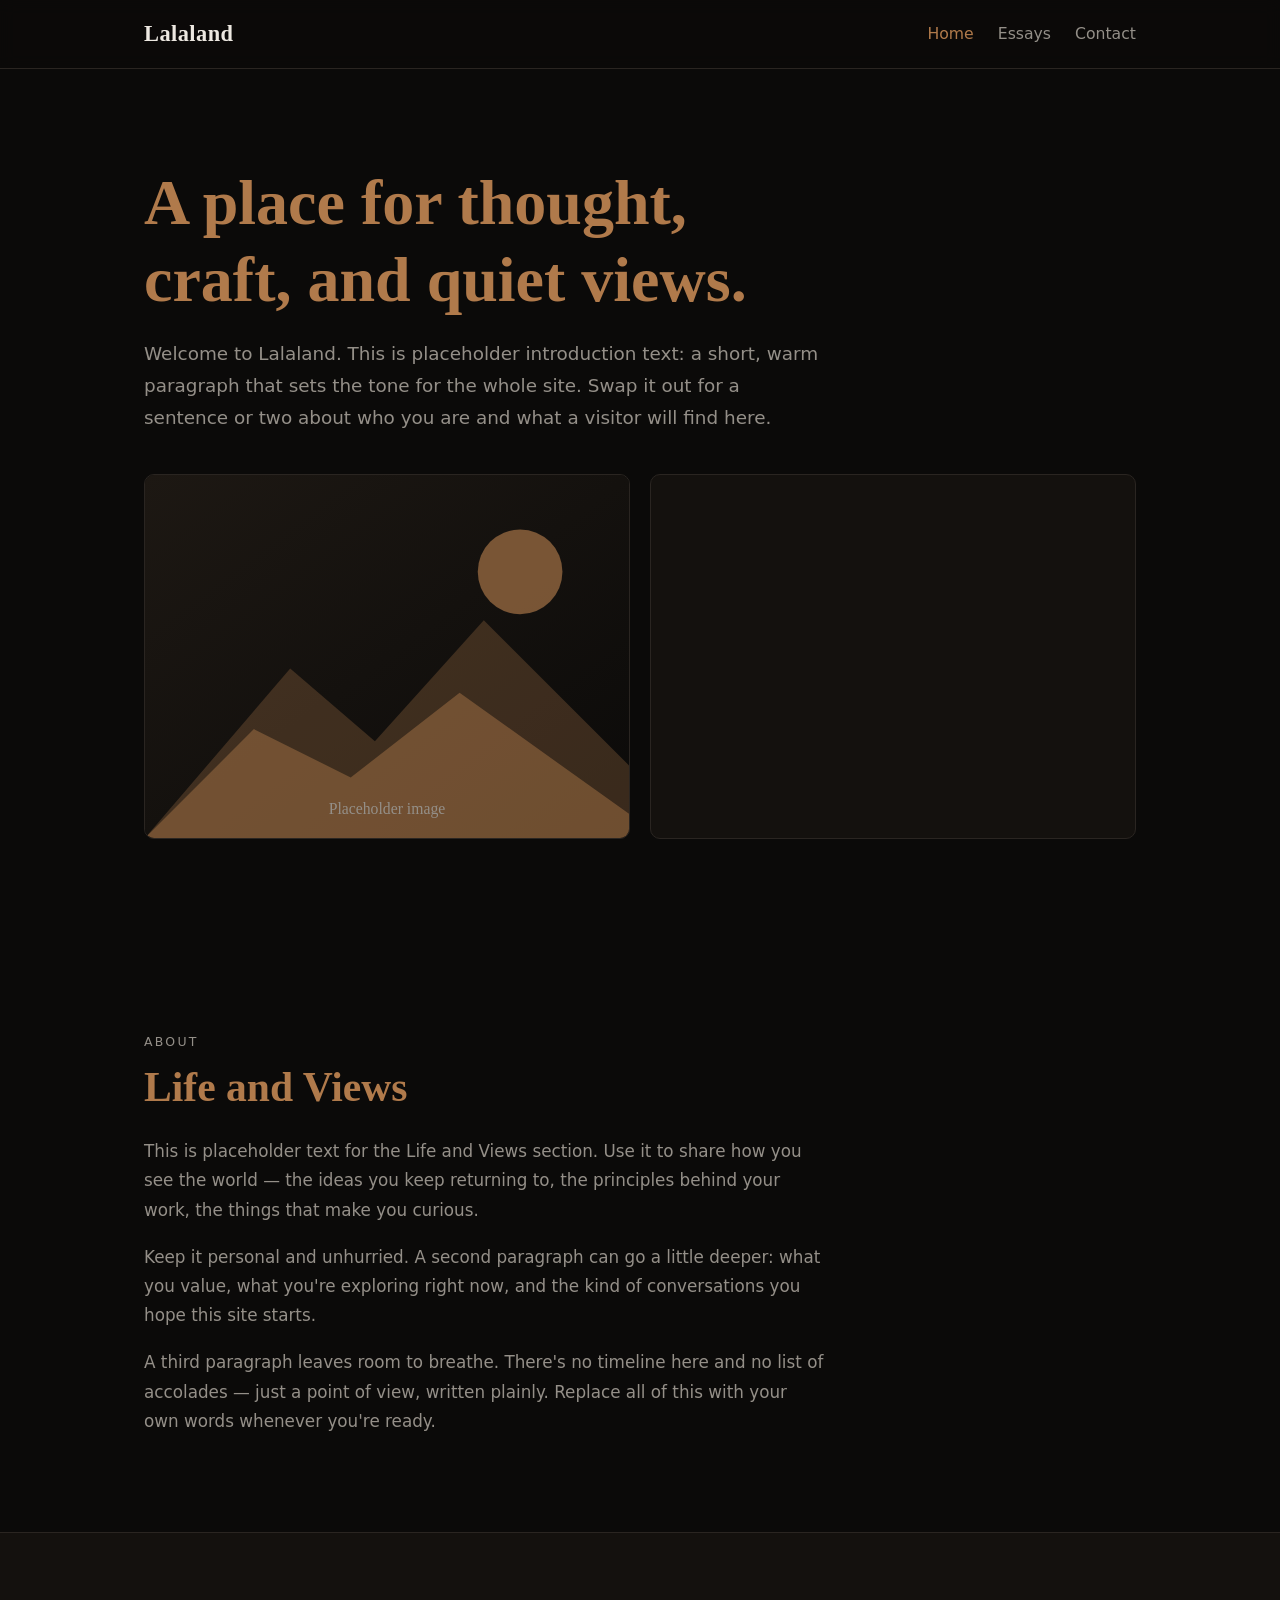
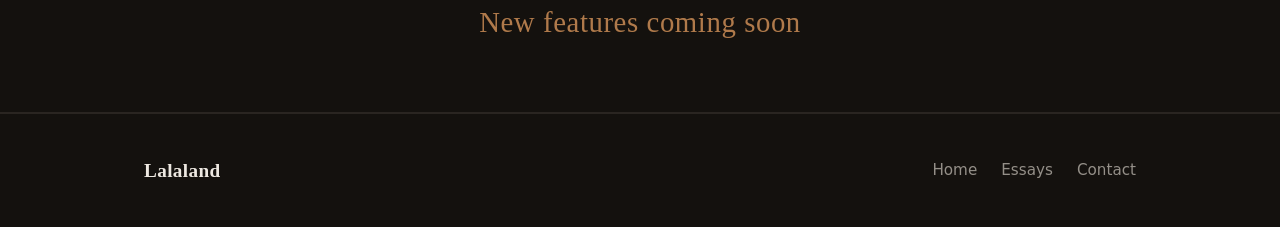
==== index.html @ f4b76640 "Initial commit: Lalaland static site Dark, cinematic personal site in plain HTML/CSS/vanilla JS (no " ====
<!DOCTYPE html>
<!--
  index.html — Home page.
  Structure of every page on this site:
    <head>   : metadata + link to the one shared stylesheet (style.css)
    <nav>    : top navigation (wordmark + links)
    <main>   : the unique content of this page
    <footer> : shared footer (wordmark + links)
    <script> : the one shared script (script.js) — only needed by essays.html,
               but harmless to include; we only load it where used (essays).
-->
<html lang="en">
<head>
  <meta charset="UTF-8" />
  <!-- Makes the site scale correctly on phones (mobile-responsive). -->
  <meta name="viewport" content="width=device-width, initial-scale=1.0" />

  <title>Lalaland — Home</title>
  <meta name="description" content="Personal site of Lalaland — essays, views, and work." />

  <!-- The single shared stylesheet that controls the entire look. -->
  <link rel="stylesheet" href="style.css" />
</head>
<body>

  <!-- ======================= TOP NAVIGATION ========================= -->
  <nav class="site-nav">
    <div class="container">
      <!-- WORDMARK (placeholder brand text). Change "Lalaland" here. -->
      <a href="index.html" class="wordmark">Lalaland</a>

      <!-- Nav links, top-right. aria-current marks the active page. -->
      <ul class="nav-links">
        <li><a href="index.html" aria-current="page">Home</a></li>
        <li><a href="essays.html">Essays</a></li>
        <li><a href="contact.html">Contact</a></li>
      </ul>
    </div>
  </nav>

  <!-- ============================ MAIN ============================== -->
  <main>

    <!-- ----------------------- HERO SECTION ----------------------- -->
    <section class="hero">
      <div class="container">

        <h1 class="hero__title">A place for thought,<br />craft, and quiet views.</h1>

        <!-- Intro paragraph (placeholder copy — replace with your own). -->
        <p class="hero__intro">
          Welcome to Lalaland. This is placeholder introduction text: a short,
          warm paragraph that sets the tone for the whole site. Swap it out for
          a sentence or two about who you are and what a visitor will find here.
        </p>

        <!-- Hero media: one large photo + one embedded video, side by side. -->
        <div class="hero__media">

          <!-- PLACEHOLDER PHOTO. Replace the file in assets/img/ (keep the
               same name) or point src at your own image. -->
          <img
            class="hero__photo"
            src="assets/img/hero.svg"
            alt="Placeholder hero image"
            width="800" height="600"
          />

          <!-- ===================================================================
               VIMEO VIDEO EMBED (responsive 16:9)
               -------------------------------------------------------------------
               >>> PASTE YOUR REAL VIMEO ID OR URL HERE <<<
               Replace the number 76979871 below with your own video's ID.
               For an unlisted video, Vimeo gives you a privacy hash too; include
               it as ?h=XXXXXXXX. Example final src for an unlisted video:
                 https://player.vimeo.com/video/123456789?h=abcdef1234
               Full embed code is also available from your video's Share menu on
               Vimeo — but only the src URL below needs to change.
               =================================================================== -->
          <div class="video-wrapper">
            <iframe
              src="https://player.vimeo.com/video/76979871"
              title="Vimeo video player (placeholder)"
              allow="autoplay; fullscreen; picture-in-picture"
              allowfullscreen>
            </iframe>
          </div>
          <!-- =================== END VIMEO EMBED ============================ -->

        </div>
      </div>
    </section>

    <!-- --------------------- LIFE AND VIEWS ----------------------- -->
    <section class="section">
      <div class="container">
        <p class="eyebrow">About</p>
        <h2 class="section__title">Life and Views</h2>

        <!-- A few paragraphs of placeholder prose. No timeline / years / awards. -->
        <div class="prose">
          <p>
            This is placeholder text for the Life and Views section. Use it to
            share how you see the world — the ideas you keep returning to, the
            principles behind your work, the things that make you curious.
          </p>
          <p>
            Keep it personal and unhurried. A second paragraph can go a little
            deeper: what you value, what you're exploring right now, and the
            kind of conversations you hope this site starts.
          </p>
          <p>
            A third paragraph leaves room to breathe. There's no timeline here
            and no list of accolades — just a point of view, written plainly.
            Replace all of this with your own words whenever you're ready.
          </p>
        </div>
      </div>
    </section>

    <!-- -------------------- CALL-OUT STRIP ------------------------ -->
    <!-- Text only — no form, no input. -->
    <section class="callout">
      <p class="callout__text">New features coming soon</p>
    </section>

  </main>

  <!-- =========================== FOOTER ============================= -->
  <footer class="site-footer">
    <div class="container">
      <a href="index.html" class="wordmark">Lalaland</a>
      <!-- Same three links as the top nav. -->
      <ul class="footer-links">
        <li><a href="index.html">Home</a></li>
        <li><a href="essays.html">Essays</a></li>
        <li><a href="contact.html">Contact</a></li>
      </ul>
    </div>
  </footer>

</body>
</html>
---- style.css ----
/* =============================================================================
   style.css — the single stylesheet that controls the whole site.

   HOW THIS FILE IS ORGANISED (top to bottom):
     1. Design tokens  — all colours, fonts and sizes as CSS variables (:root)
     2. Base / reset   — sensible defaults for the raw HTML elements
     3. Layout helpers — the centered content container, section spacing
     4. Navigation     — top nav bar + wordmark
     5. Hero           — large photo, responsive video, intro text
     6. Content blocks — "Life and Views", essays, contact, call-out strip
     7. Footer
     8. Responsive     — small tweaks for narrow (mobile) screens

   The whole look is driven by the variables in section 1. Change a value
   there once and it updates everywhere it is used.
   ========================================================================== */


/* -----------------------------------------------------------------------------
   1. DESIGN TOKENS
   These CSS custom properties (variables) are defined on :root (the <html>
   element) so every rule below can read them with var(--name).
   Edit colours, spacing or fonts here to re-skin the entire site.
   -------------------------------------------------------------------------- */
:root {
  /* --- Colour palette: dark & cinematic ---------------------------------- */
  --color-bg:            #0b0a09;  /* near-black page background              */
  --color-surface:       #14110e;  /* slightly lifted panels / strips        */
  --color-surface-2:     #1d1813;  /* hover / nested surface                 */

  --color-accent:        #b07a4b;  /* warm royal-brown: headings, links, btns */
  --color-accent-hover:  #d09a67;  /* lighter brown for hover / focus        */

  --color-text:          #ede8e1;  /* primary text: warm near-white          */
  --color-text-muted:    #948f88;  /* secondary text: gray                   */

  --color-border:        #2a2521;  /* hairline borders / dividers            */

  /* --- Typography -------------------------------------------------------- */
  /* System font stacks: no web-font download, fast and readable everywhere. */
  --font-sans:  system-ui, -apple-system, "Segoe UI", Roboto, Helvetica, Arial, sans-serif;
  --font-serif: Georgia, "Times New Roman", Cambria, serif; /* used for headings */

  --fs-hero:    clamp(2.4rem, 6vw, 4rem);   /* big hero headline (fluid)      */
  --fs-h1:      clamp(1.9rem, 4vw, 2.6rem);
  --fs-h2:      clamp(1.4rem, 3vw, 1.8rem);
  --fs-body:    1.05rem;
  --line-body:  1.75;                        /* generous line-height for prose */

  /* --- Spacing & sizing -------------------------------------------------- */
  --max-width:    1040px;  /* max width of the centered content column        */
  --max-text:     680px;   /* narrower width for long-form reading comfort    */
  --gap:          1.25rem; /* default gap between stacked elements            */
  --section-pad:  clamp(3rem, 8vw, 6rem); /* vertical padding between sections */
  --radius:       10px;    /* corner radius for cards, buttons, media         */

  --transition:   180ms ease; /* shared easing for hovers / accordions        */
}


/* -----------------------------------------------------------------------------
   2. BASE / RESET
   A light reset so browsers start from the same place.
   -------------------------------------------------------------------------- */

/* border-box makes width/padding math predictable across every element. */
*,
*::before,
*::after {
  box-sizing: border-box;
}

/* Strip default margins; we add spacing deliberately below. */
html,
body,
h1, h2, h3, h4,
p, ul, ol, figure {
  margin: 0;
}

html {
  /* Smooth scrolling when jumping to in-page anchors (e.g. footer links). */
  scroll-behavior: smooth;
}

body {
  background-color: var(--color-bg);
  color: var(--color-text);
  font-family: var(--font-sans);
  font-size: var(--fs-body);
  line-height: var(--line-body);
  /* Font smoothing for crisper text on dark backgrounds. */
  -webkit-font-smoothing: antialiased;
  text-rendering: optimizeLegibility;
  /* min-height + flex column keeps the footer at the bottom on short pages. */
  min-height: 100vh;
  display: flex;
  flex-direction: column;
}

/* Headings use the serif stack and the warm brown accent for a cinematic feel. */
h1, h2, h3 {
  font-family: var(--font-serif);
  color: var(--color-accent);
  line-height: 1.2;
  font-weight: 600;
}

/* Links: brown by default, lighter brown on hover/focus. */
a {
  color: var(--color-accent);
  text-decoration: none;
  transition: color var(--transition);
}
a:hover,
a:focus-visible {
  color: var(--color-accent-hover);
}

/* Make images and iframes shrink to fit their container by default. */
img,
iframe {
  display: block;
  max-width: 100%;
}

/* Visible keyboard-focus outline for accessibility. */
:focus-visible {
  outline: 2px solid var(--color-accent-hover);
  outline-offset: 3px;
}


/* -----------------------------------------------------------------------------
   3. LAYOUT HELPERS
   -------------------------------------------------------------------------- */

/* .container centers content and caps its width; reused on every page. */
.container {
  width: 100%;
  max-width: var(--max-width);
  margin-inline: auto;        /* center horizontally */
  padding-inline: 1.5rem;     /* side gutters, also keeps content off edges */
}

/* <main> grows to fill available height so the footer sits at the bottom. */
main {
  flex: 1 0 auto;
}

/* Vertical rhythm between major page sections. */
.section {
  padding-block: var(--section-pad);
}

/* A thin divider line between sections when we want visual separation. */
.section + .section {
  border-top: 1px solid var(--color-border);
}

/* Constrains prose to a comfortable reading measure. */
.prose {
  max-width: var(--max-text);
}
.prose p {
  color: var(--color-text-muted); /* body copy is gray (secondary) */
  margin-bottom: 1.1rem;
}
.prose p:last-child {
  margin-bottom: 0;
}


/* -----------------------------------------------------------------------------
   4. NAVIGATION (top bar)
   Layout: wordmark on the left, links on the right, using flexbox.
   -------------------------------------------------------------------------- */
.site-nav {
  position: sticky;           /* stays pinned to the top while scrolling */
  top: 0;
  z-index: 10;
  background-color: rgba(11, 10, 9, 0.82); /* semi-transparent bg ... */
  backdrop-filter: blur(8px);              /* ... with a frosted blur  */
  border-bottom: 1px solid var(--color-border);
}

.site-nav .container {
  display: flex;
  align-items: center;
  justify-content: space-between; /* pushes wordmark + links apart */
  min-height: 68px;
}

/* The "Lalaland" wordmark — placeholder brand text, easy to change in HTML. */
.wordmark {
  font-family: var(--font-serif);
  font-size: 1.4rem;
  font-weight: 600;
  letter-spacing: 0.02em;
  color: var(--color-text);   /* wordmark stays near-white, not brown */
}
.wordmark:hover,
.wordmark:focus-visible {
  color: var(--color-accent-hover);
}

/* The nav links list, laid out in a row. */
.nav-links {
  list-style: none;           /* remove bullet points */
  padding: 0;
  display: flex;
  gap: 1.5rem;
  font-size: 0.98rem;
}
.nav-links a {
  color: var(--color-text-muted); /* gray until hovered */
}
.nav-links a:hover,
.nav-links a:focus-visible,
.nav-links a[aria-current="page"] {   /* highlight the current page */
  color: var(--color-accent);
}


/* -----------------------------------------------------------------------------
   5. HERO (home page top section)
   -------------------------------------------------------------------------- */
.hero {
  padding-block: var(--section-pad);
}
.hero__title {
  font-size: var(--fs-hero);
  margin-bottom: 1.2rem;
}
.hero__intro {
  max-width: var(--max-text);
  color: var(--color-text-muted);
  font-size: 1.15rem;
  margin-bottom: 2.5rem;
}

/* The media grid holds the hero photo and video side by side on wide screens,
   and stacks them on narrow screens (see the responsive section). */
.hero__media {
  display: grid;
  grid-template-columns: 1fr 1fr;
  gap: var(--gap);
}

/* Hero photo: rounded corners + subtle border to frame it on the dark bg. */
.hero__photo {
  width: 100%;
  height: 100%;
  object-fit: cover;          /* fill the box without distortion */
  border-radius: var(--radius);
  border: 1px solid var(--color-border);
}

/* --- Responsive 16:9 video wrapper -------------------------------------
   The classic padding-top trick: a wrapper with 56.25% top padding
   (9 / 16 = 0.5625) holds its aspect ratio at any width, and the iframe
   is stretched to fill it absolutely. Works in every browser. */
.video-wrapper {
  position: relative;
  width: 100%;
  padding-top: 56.25%;        /* 16:9 aspect ratio */
  border-radius: var(--radius);
  overflow: hidden;           /* clip the iframe corners to the radius */
  border: 1px solid var(--color-border);
  background-color: var(--color-surface);
}
.video-wrapper iframe {
  position: absolute;
  inset: 0;                   /* top/right/bottom/left all 0 */
  width: 100%;
  height: 100%;
  border: 0;
}


/* -----------------------------------------------------------------------------
   6. CONTENT BLOCKS
   -------------------------------------------------------------------------- */

/* Shared small label above section headings (optional eyebrow text). */
.eyebrow {
  text-transform: uppercase;
  letter-spacing: 0.18em;
  font-size: 0.78rem;
  color: var(--color-text-muted);
  margin-bottom: 0.6rem;
}

.section__title {
  font-size: var(--fs-h1);
  margin-bottom: 1.5rem;
}

/* --- Buttons ------------------------------------------------------------ */
.btn {
  display: inline-block;
  font-family: var(--font-sans);
  font-size: 0.95rem;
  padding: 0.6rem 1.2rem;
  border-radius: var(--radius);
  border: 1px solid var(--color-accent);
  background-color: transparent;
  color: var(--color-accent);
  cursor: pointer;
  transition: background-color var(--transition), color var(--transition);
}
.btn:hover,
.btn:focus-visible {
  background-color: var(--color-accent);
  color: var(--color-bg);     /* dark text on brown fill when hovered */
}

/* --- Call-out strip ("New features coming soon") ------------------------ */
.callout {
  background-color: var(--color-surface);
  border-block: 1px solid var(--color-border);
  text-align: center;
  padding-block: clamp(2.5rem, 6vw, 4rem);
}
.callout__text {
  font-family: var(--font-serif);
  font-size: var(--fs-h2);
  color: var(--color-accent);
  letter-spacing: 0.02em;
}

/* --- Essays accordion --------------------------------------------------- */
/* Each essay is one <article class="essay">. The title is a button that
   toggles the panel below it open/closed (behaviour lives in script.js). */
.essay-list {
  max-width: var(--max-text);
  display: flex;
  flex-direction: column;
  gap: 1rem;
}
.essay {
  border: 1px solid var(--color-border);
  border-radius: var(--radius);
  background-color: var(--color-surface);
  overflow: hidden;
}

/* The clickable title row. It's a real <button> for keyboard + screen-reader
   support; we reset its default look to match our design. */
.essay__toggle {
  width: 100%;
  display: flex;
  align-items: center;
  justify-content: space-between;
  gap: 1rem;
  text-align: left;
  padding: 1.1rem 1.25rem;
  background: none;
  border: none;
  cursor: pointer;
  font-family: var(--font-serif);
  font-size: 1.2rem;
  color: var(--color-accent);
  transition: background-color var(--transition);
}
.essay__toggle:hover {
  background-color: var(--color-surface-2);
}

/* The little +/- indicator on the right. We rotate it when open. */
.essay__icon {
  flex: none;
  font-size: 1.4rem;
  line-height: 1;
  color: var(--color-text-muted);
  transition: transform var(--transition);
}
.essay__toggle[aria-expanded="true"] .essay__icon {
  transform: rotate(45deg);   /* a "+" becomes an "x"-like close marker */
}

/* --- The collapsible panel ---------------------------------------------
   Smooth accordion trick: we animate max-height between 0 and a large value.
   The panel starts collapsed (max-height:0, hidden overflow). script.js sets
   the exact pixel height so the transition is smooth, then toggles a class. */
.essay__panel {
  max-height: 0;
  overflow: hidden;
  transition: max-height var(--transition);
}
.essay__panel-inner {
  /* Padding lives on an inner element so it doesn't affect the collapsed
     (max-height:0) state — the outer panel can close fully to zero. */
  padding: 0 1.25rem 1.4rem;
  color: var(--color-text-muted);
}
.essay__panel-inner p {
  margin-bottom: 1rem;
}
.essay__panel-inner h3 {
  font-size: 1.15rem;
  margin: 1.2rem 0 0.6rem;
}

/* The download-PDF button sits at the bottom of the open panel. */
.essay__actions {
  margin-top: 1.2rem;
}

/* --- Contact page ------------------------------------------------------- */
.contact-grid {
  display: grid;
  grid-template-columns: 1fr 1fr;
  gap: clamp(1.5rem, 5vw, 3rem);
  align-items: start;
}
.contact__photo {
  width: 100%;
  border-radius: var(--radius);
  border: 1px solid var(--color-border);
}
/* A simple definition-style list of contact details. */
.contact__list {
  list-style: none;
  padding: 0;
}
.contact__list li {
  padding-block: 0.7rem;
  border-bottom: 1px solid var(--color-border);
}
.contact__list li:last-child {
  border-bottom: none;
}
.contact__label {
  display: block;
  font-size: 0.78rem;
  text-transform: uppercase;
  letter-spacing: 0.14em;
  color: var(--color-text-muted);
  margin-bottom: 0.2rem;
}


/* -----------------------------------------------------------------------------
   7. FOOTER
   -------------------------------------------------------------------------- */
.site-footer {
  flex: none;                 /* don't grow; main already fills the gap */
  border-top: 1px solid var(--color-border);
  background-color: var(--color-surface);
  padding-block: 2.5rem;
}
.site-footer .container {
  display: flex;
  flex-wrap: wrap;
  align-items: center;
  justify-content: space-between;
  gap: 1rem;
}
.site-footer .wordmark {
  font-size: 1.2rem;
}
.footer-links {
  list-style: none;
  padding: 0;
  display: flex;
  gap: 1.5rem;
  font-size: 0.95rem;
}
.footer-links a {
  color: var(--color-text-muted);
}
.footer-links a:hover,
.footer-links a:focus-visible {
  color: var(--color-accent);
}


/* -----------------------------------------------------------------------------
   8. RESPONSIVE (mobile)
   Everything above is written desktop-first; these overrides kick in on
   narrow screens. 720px is our breakpoint for stacking two-column layouts.
   -------------------------------------------------------------------------- */
@media (max-width: 720px) {
  /* Stack the hero photo + video vertically instead of side by side. */
  .hero__media {
    grid-template-columns: 1fr;
  }
  /* Stack the contact photo + details vertically. */
  .contact-grid {
    grid-template-columns: 1fr;
  }
  /* Tighten the nav: smaller gap, slightly smaller links. */
  .nav-links {
    gap: 1rem;
    font-size: 0.9rem;
  }
  /* Let the footer wordmark + links stack neatly. */
  .site-footer .container {
    flex-direction: column;
    align-items: flex-start;
  }
}

/* Extra-small phones: hide the wordmark subtlety isn't needed, but we can
   reduce the nav height a touch for more vertical room. */
@media (max-width: 420px) {
  .site-nav .container {
    min-height: 58px;
  }
}

/* Respect users who prefer reduced motion: turn off smooth animations. */
@media (prefers-reduced-motion: reduce) {
  html {
    scroll-behavior: auto;
  }
  *,
  *::before,
  *::after {
    transition-duration: 0.001ms !important;
  }
}
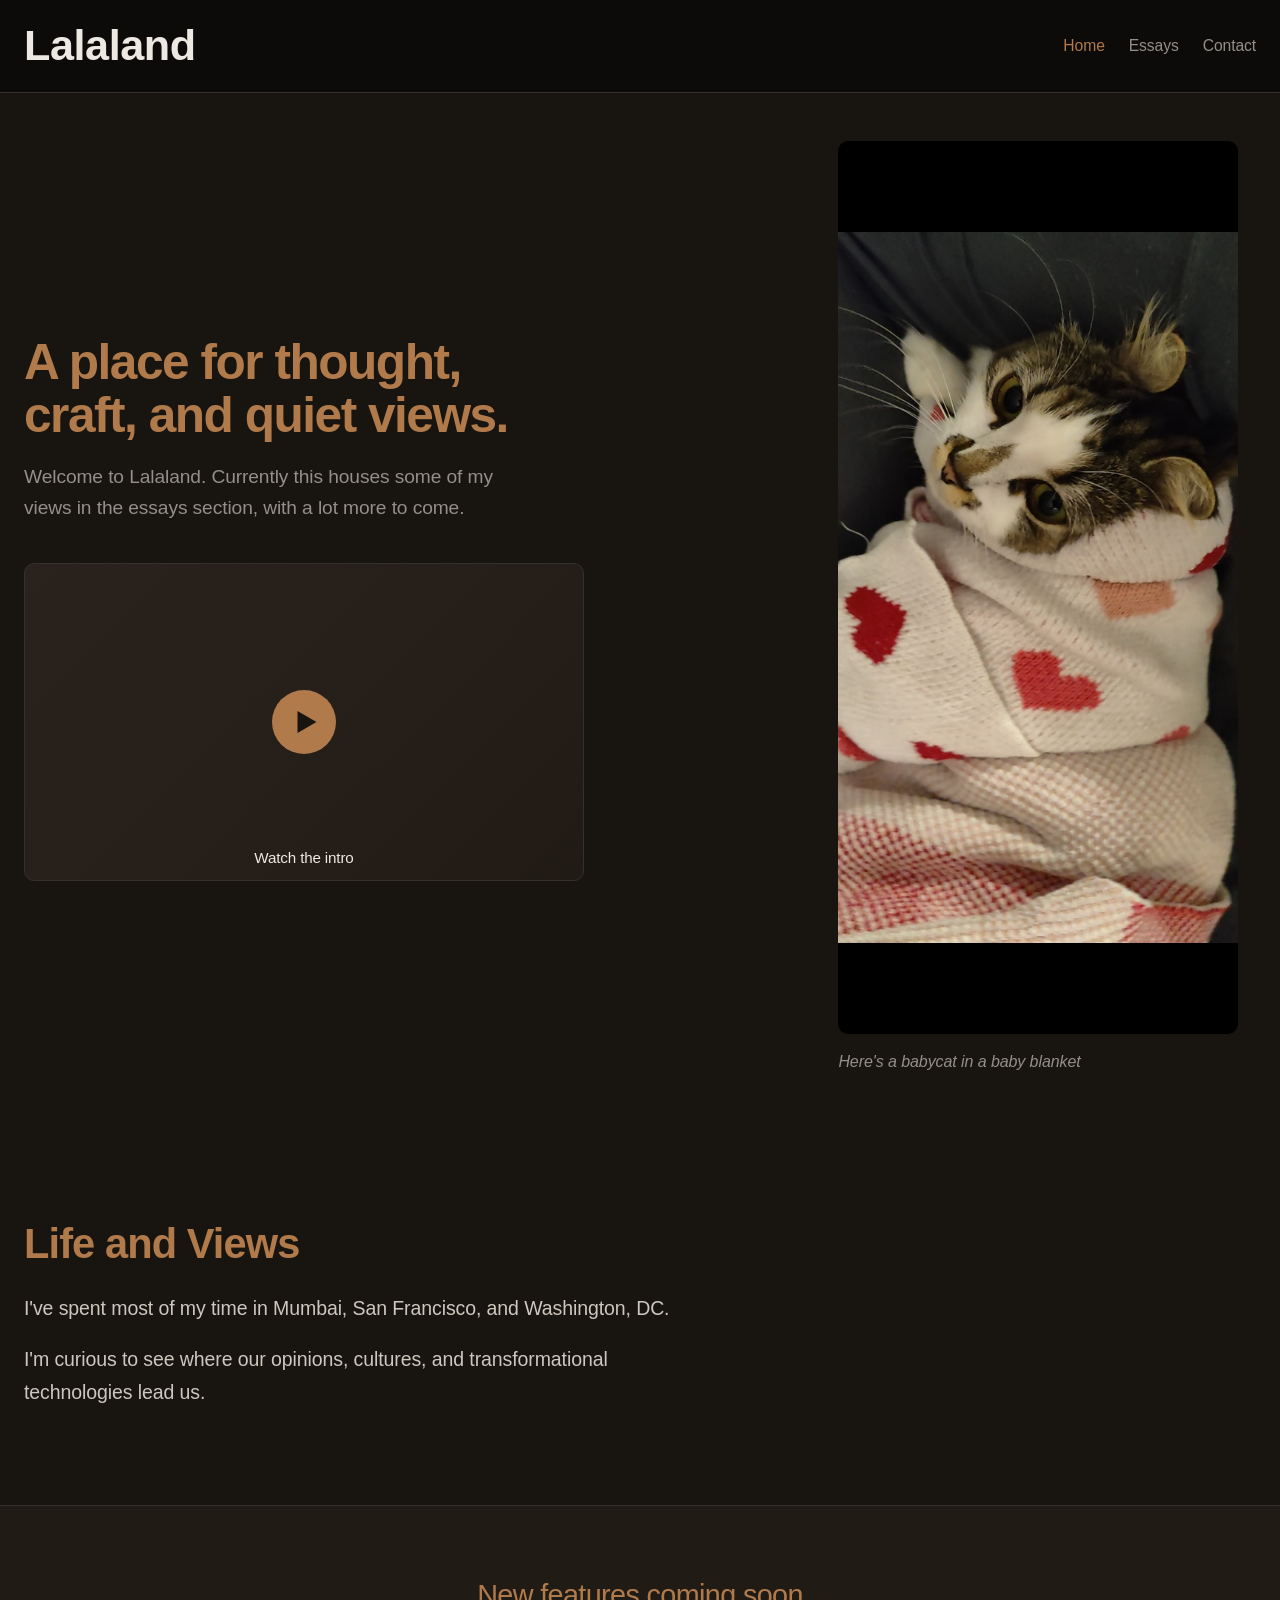
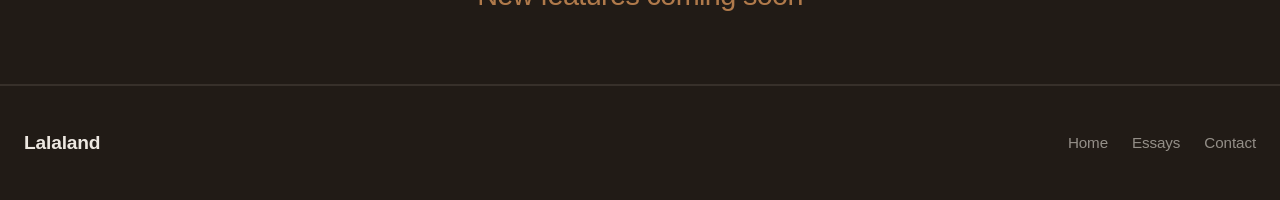
==== commit 21e54e20: "Redesign: split hero, Apple-style type, 6 essays, video lightbox - Home: full-width split hero (head" ====
--- a/index.html
+++ b/index.html
@@ -41,78 +41,62 @@
   <!-- ============================ MAIN ============================== -->
   <main>
 
-    <!-- ----------------------- HERO SECTION ----------------------- -->
+    <!-- ----------------------- HERO SECTION -----------------------
+         Full-width split: headline + intro + video on the LEFT, a large photo
+         on the RIGHT that bleeds to the edge of the screen. Stacks on mobile.
+         Note: this section is NOT inside .container — it spans the full width. -->
     <section class="hero">
-      <div class="container">
 
+      <!-- LEFT BLOCK: headline, intro, and the video beneath the text. -->
+      <div class="hero__left">
         <h1 class="hero__title">A place for thought,<br />craft, and quiet views.</h1>
 
-        <!-- Intro paragraph (placeholder copy — replace with your own). -->
+        <!-- Intro paragraph (edit this copy freely). -->
         <p class="hero__intro">
-          Welcome to Lalaland. This is placeholder introduction text: a short,
-          warm paragraph that sets the tone for the whole site. Swap it out for
-          a sentence or two about who you are and what a visitor will find here.
+          Welcome to Lalaland. Currently this houses some of my views in the
+          essays section, with a lot more to come.
         </p>
 
-        <!-- Hero media: one large photo + one embedded video, side by side. -->
-        <div class="hero__media">
+        <!-- ===================================================================
+             VIMEO VIDEO — click the preview to play it big in an overlay.
+             >>> YOUR REAL VIMEO URL lives in data-vimeo-src below <<<
+             Current: video 1238614874 (unlisted, hash b6209d690d).
+             To use a different video, replace the whole URL in data-vimeo-src.
+             =================================================================== -->
+        <div class="video" data-vimeo-src="https://player.vimeo.com/video/1238614874?h=b6209d690d">
+          <button type="button" class="video__facade" aria-haspopup="dialog">
+            <span class="video__play" aria-hidden="true"></span>
+            <span class="video__label">Watch the intro</span>
+          </button>
+        </div>
+        <!-- =================== END VIMEO EMBED ============================ -->
+      </div>
 
-          <!-- PLACEHOLDER PHOTO. Replace the file in assets/img/ (keep the
-               same name) or point src at your own image. -->
-          <img
-            class="hero__photo"
-            src="assets/img/hero.svg"
-            alt="Placeholder hero image"
-            width="800" height="600"
-          />
+      <!-- RIGHT BLOCK: large placeholder photo, bleeding to the screen edge.
+           Replace assets/img/hero.svg with your own image (keep the name, or
+           change the src here). -->
+      <div class="hero__right">
+        <figure class="hero__figure">
+          <img class="hero__photo" src="assets/img/hero.jpg" alt="A kitten wrapped in a baby blanket" />
+          <figcaption class="hero__caption">Here's a babycat in a baby blanket</figcaption>
+        </figure>
+      </div>
 
-          <!-- ===================================================================
-               VIMEO VIDEO EMBED (responsive 16:9)
-               -------------------------------------------------------------------
-               >>> PASTE YOUR REAL VIMEO ID OR URL HERE <<<
-               Replace the number 76979871 below with your own video's ID.
-               For an unlisted video, Vimeo gives you a privacy hash too; include
-               it as ?h=XXXXXXXX. Example final src for an unlisted video:
-                 https://player.vimeo.com/video/123456789?h=abcdef1234
-               Full embed code is also available from your video's Share menu on
-               Vimeo — but only the src URL below needs to change.
-               =================================================================== -->
-          <div class="video-wrapper">
-            <iframe
-              src="https://player.vimeo.com/video/76979871"
-              title="Vimeo video player (placeholder)"
-              allow="autoplay; fullscreen; picture-in-picture"
-              allowfullscreen>
-            </iframe>
-          </div>
-          <!-- =================== END VIMEO EMBED ============================ -->
-
-        </div>
-      </div>
     </section>
 
     <!-- --------------------- LIFE AND VIEWS ----------------------- -->
     <section class="section">
       <div class="container">
-        <p class="eyebrow">About</p>
         <h2 class="section__title">Life and Views</h2>
 
-        <!-- A few paragraphs of placeholder prose. No timeline / years / awards. -->
-        <div class="prose">
+        <div class="prose prose--lead">
           <p>
-            This is placeholder text for the Life and Views section. Use it to
-            share how you see the world — the ideas you keep returning to, the
-            principles behind your work, the things that make you curious.
+            I've spent most of my time in Mumbai, San Francisco, and
+            Washington, DC.
           </p>
           <p>
-            Keep it personal and unhurried. A second paragraph can go a little
-            deeper: what you value, what you're exploring right now, and the
-            kind of conversations you hope this site starts.
-          </p>
-          <p>
-            A third paragraph leaves room to breathe. There's no timeline here
-            and no list of accolades — just a point of view, written plainly.
-            Replace all of this with your own words whenever you're ready.
+            I'm curious to see where our opinions, cultures, and
+            transformational technologies lead us.
           </p>
         </div>
       </div>
@@ -139,5 +123,19 @@
     </div>
   </footer>
 
+  <!-- Video lightbox: script.js injects the big player here when you click the
+       video preview, and removes it when you close (which stops playback). -->
+  <div class="video-modal" id="video-modal" hidden>
+    <div class="video-modal__backdrop" data-close></div>
+    <div class="video-modal__dialog" role="dialog" aria-modal="true" aria-label="Video player">
+      <button class="video-modal__close" type="button" data-close aria-label="Close video">&times;</button>
+      <div class="video-modal__frame"></div>
+    </div>
+  </div>
+
+  <!-- Shared script: powers the video lightbox here and the essay accordion
+       on the essays page. -->
+  <script src="script.js"></script>
+
 </body>
 </html>
--- a/style.css
+++ b/style.css
@@ -24,9 +24,9 @@
    -------------------------------------------------------------------------- */
 :root {
   /* --- Colour palette: dark & cinematic ---------------------------------- */
-  --color-bg:            #0b0a09;  /* near-black page background              */
-  --color-surface:       #14110e;  /* slightly lifted panels / strips        */
-  --color-surface-2:     #1d1813;  /* hover / nested surface                 */
+  --color-bg:            #181410;  /* warm, friendly near-black background    */
+  --color-surface:       #211b16;  /* slightly lifted panels / strips        */
+  --color-surface-2:     #2a231d;  /* hover / nested surface                 */
 
   --color-accent:        #b07a4b;  /* warm royal-brown: headings, links, btns */
   --color-accent-hover:  #d09a67;  /* lighter brown for hover / focus        */
@@ -34,22 +34,32 @@
   --color-text:          #ede8e1;  /* primary text: warm near-white          */
   --color-text-muted:    #948f88;  /* secondary text: gray                   */
 
-  --color-border:        #2a2521;  /* hairline borders / dividers            */
+  --color-border:        #37302a;  /* hairline borders / dividers            */
 
   /* --- Typography -------------------------------------------------------- */
-  /* System font stacks: no web-font download, fast and readable everywhere. */
-  --font-sans:  system-ui, -apple-system, "Segoe UI", Roboto, Helvetica, Arial, sans-serif;
-  --font-serif: Georgia, "Times New Roman", Cambria, serif; /* used for headings */
-
-  --fs-hero:    clamp(2.4rem, 6vw, 4rem);   /* big hero headline (fluid)      */
+  /* Clean, Apple-style sans-serif. Uses San Francisco (SF Pro) on Apple
+     devices and Segoe UI on Windows — both crisp and modern. No web-font
+     download, so the site stays fast. Headings use this stack too now. */
+  --font-sans:  -apple-system, BlinkMacSystemFont, "SF Pro Display", "Segoe UI", "Helvetica Neue", Helvetica, Arial, sans-serif;
+  --font-serif: Georgia, "Times New Roman", Cambria, serif; /* kept available; no longer used */
+
+  /* Heading weight + letter-spacing, tuned for a sleek, thin, Apple-like feel.
+     Want headings even THINNER? lower --fw-heading to 500 (or 400).
+     Want them heavier? raise it to 700. One change updates every heading. */
+  --fw-heading:  600;
+  --track-tight: -0.022em;  /* subtle negative letter-spacing on large text */
+
+  --fs-hero:    clamp(1.9rem, 4.4vw, 3.1rem); /* hero headline (fluid)         */
   --fs-h1:      clamp(1.9rem, 4vw, 2.6rem);
   --fs-h2:      clamp(1.4rem, 3vw, 1.8rem);
   --fs-body:    1.05rem;
   --line-body:  1.75;                        /* generous line-height for prose */
 
   /* --- Spacing & sizing -------------------------------------------------- */
-  --max-width:    1040px;  /* max width of the centered content column        */
+  --max-width:    1280px;  /* max width of the centered content column        */
   --max-text:     680px;   /* narrower width for long-form reading comfort    */
+  --max-essays:   1200px;  /* wider measure for the essays page               */
+  --nav-height:   92px;    /* height of the sticky top nav (used by the hero) */
   --gap:          1.25rem; /* default gap between stacked elements            */
   --section-pad:  clamp(3rem, 8vw, 6rem); /* vertical padding between sections */
   --radius:       10px;    /* corner radius for cards, buttons, media         */
@@ -88,6 +98,8 @@
   color: var(--color-text);
   font-family: var(--font-sans);
   font-size: var(--fs-body);
+  font-weight: 400;              /* regular body weight; kept light and clean */
+  letter-spacing: -0.006em;      /* a hair tighter — reads crisper on dark bg */
   line-height: var(--line-body);
   /* Font smoothing for crisper text on dark backgrounds. */
   -webkit-font-smoothing: antialiased;
@@ -98,12 +110,14 @@
   flex-direction: column;
 }
 
-/* Headings use the serif stack and the warm brown accent for a cinematic feel. */
+/* Headings: clean sans-serif, warm brown accent, thin weight + tight tracking
+   for that modern, Apple-like look. */
 h1, h2, h3 {
-  font-family: var(--font-serif);
+  font-family: var(--font-sans);          /* sans-serif, not serif */
   color: var(--color-accent);
-  line-height: 1.2;
-  font-weight: 600;
+  line-height: 1.15;
+  font-weight: var(--fw-heading);         /* thinner than before (see :root) */
+  letter-spacing: var(--track-tight);     /* tight tracking like Apple titles */
 }
 
 /* Links: brown by default, lighter brown on hover/focus. */
@@ -168,6 +182,13 @@
 }
 .prose p:last-child {
   margin-bottom: 0;
+}
+
+/* A brighter, larger prose variant — used for the "Life and Views" text. */
+.prose--lead p {
+  font-size: 1.22rem;
+  line-height: 1.7;
+  color: #cdc7be;   /* a little whiter than the muted gray */
 }
 
 
@@ -188,16 +209,21 @@
   display: flex;
   align-items: center;
   justify-content: space-between; /* pushes wordmark + links apart */
-  min-height: 68px;
+  min-height: var(--nav-height);
 }
 
 /* The "Lalaland" wordmark — placeholder brand text, easy to change in HTML. */
 .wordmark {
-  font-family: var(--font-serif);
-  font-size: 1.4rem;
+  font-family: var(--font-sans);
+  font-size: 1.35rem;
   font-weight: 600;
-  letter-spacing: 0.02em;
+  letter-spacing: -0.01em;
   color: var(--color-text);   /* wordmark stays near-white, not brown */
+}
+/* The wordmark in the TOP NAV is the brand mark, so it's much larger. */
+.site-nav .wordmark {
+  font-size: 2.7rem;          /* ~2x bigger; lower this if it feels too big */
+  line-height: 1;
 }
 .wordmark:hover,
 .wordmark:focus-visible {
@@ -225,35 +251,73 @@
 /* -----------------------------------------------------------------------------
    5. HERO (home page top section)
    -------------------------------------------------------------------------- */
+/* The hero is a full-width, two-column split (text left, photo right). It is
+   NOT wrapped in .container, so the photo can bleed to the screen's edge. */
 .hero {
-  padding-block: var(--section-pad);
+  display: grid;
+  /* Left column grows; the right column holds the photo + caption. */
+  grid-template-columns: minmax(0, 1fr) clamp(340px, 42vw, 480px);
+  align-items: stretch;
+  min-height: calc(100vh - var(--nav-height)); /* fill most of the viewport */
+}
+
+/* LEFT column: headline + intro + video, vertically centered. */
+.hero__left {
+  display: flex;
+  flex-direction: column;
+  justify-content: center;
+  /* Left padding is computed so the headline lines up exactly with the nav
+     wordmark and the sections below (all share the same container gutter).
+     Order: top  right  bottom  left. */
+  padding: clamp(2.5rem, 6vw, 5rem)
+           clamp(1.75rem, 3vw, 3.5rem)
+           clamp(2.5rem, 6vw, 5rem)
+           max(1.5rem, calc((100vw - var(--max-width)) / 2 + 1.5rem));
 }
 .hero__title {
   font-size: var(--fs-hero);
+  letter-spacing: -0.03em;   /* large display text gets tighter tracking */
+  line-height: 1.08;
   margin-bottom: 1.2rem;
 }
 .hero__intro {
-  max-width: var(--max-text);
+  max-width: 46ch;           /* keep the intro line length comfortable */
   color: var(--color-text-muted);
-  font-size: 1.15rem;
+  font-size: 1.2rem;
+  line-height: 1.6;
   margin-bottom: 2.5rem;
 }
-
-/* The media grid holds the hero photo and video side by side on wide screens,
-   and stacks them on narrow screens (see the responsive section). */
-.hero__media {
-  display: grid;
-  grid-template-columns: 1fr 1fr;
-  gap: var(--gap);
-}
-
-/* Hero photo: rounded corners + subtle border to frame it on the dark bg. */
+/* The video sits below the intro, inside the left column. */
+.hero__video {
+  width: 100%;
+  max-width: 560px;          /* don't let it get too wide in the column */
+}
+
+/* RIGHT column: the large photo, filling its column edge-to-edge. */
+.hero__right {
+  display: flex;
+  flex-direction: column;
+  justify-content: center;    /* vertically center the photo */
+  align-items: flex-start;    /* sit it toward the LEFT of its column */
+  padding: clamp(2rem, 4vw, 3rem) clamp(1rem, 3vw, 2.5rem);
+}
+.hero__figure {
+  margin: 0;
+  width: 100%;
+  max-width: 400px;           /* a good, large size for the portrait photo */
+}
 .hero__photo {
-  width: 100%;
-  height: 100%;
-  object-fit: cover;          /* fill the box without distortion */
+  display: block;
+  width: 100%;
+  height: auto;               /* the WHOLE photo, natural shape, nothing cropped */
   border-radius: var(--radius);
-  border: 1px solid var(--color-border);
+}
+.hero__caption {
+  margin-top: 0.85rem;
+  color: var(--color-text-muted);
+  font-size: 1rem;
+  font-style: italic;
+  letter-spacing: -0.005em;
 }
 
 /* --- Responsive 16:9 video wrapper -------------------------------------
@@ -275,6 +339,124 @@
   width: 100%;
   height: 100%;
   border: 0;
+}
+
+/* --- Video facade (click-to-play preview) + lightbox overlay -------------
+   The ".video" preview is a 16:9 button with a play symbol. Clicking it opens
+   the big player in the #video-modal overlay (wired up in script.js). */
+.video {
+  width: 100%;
+  max-width: 560px;           /* preview size inside the hero's left column */
+}
+.video__facade {
+  position: relative;
+  display: block;
+  width: 100%;
+  padding-top: 56.25%;        /* 16:9 */
+  border: 1px solid var(--color-border);
+  border-radius: var(--radius);
+  background: linear-gradient(135deg, var(--color-surface-2), var(--color-surface));
+  cursor: pointer;
+  overflow: hidden;
+  transition: border-color var(--transition);
+}
+.video__facade:hover,
+.video__facade:focus-visible {
+  border-color: var(--color-accent);
+}
+/* The round play button in the middle. */
+.video__play {
+  position: absolute;
+  top: 50%;
+  left: 50%;
+  transform: translate(-50%, -50%);
+  width: 64px;
+  height: 64px;
+  border-radius: 50%;
+  background: var(--color-accent);
+  transition: background-color var(--transition), transform var(--transition);
+}
+/* The white-ish triangle inside the play button (a CSS-only "▶"). */
+.video__play::after {
+  content: "";
+  position: absolute;
+  top: 50%;
+  left: 54%;
+  transform: translate(-50%, -50%);
+  border-style: solid;
+  border-width: 11px 0 11px 19px;
+  border-color: transparent transparent transparent var(--color-bg);
+}
+.video__facade:hover .video__play {
+  background: var(--color-accent-hover);
+  transform: translate(-50%, -50%) scale(1.06);
+}
+.video__label {
+  position: absolute;
+  left: 0;
+  right: 0;
+  bottom: 14px;
+  text-align: center;
+  color: var(--color-text);
+  font-size: 0.95rem;
+  letter-spacing: -0.01em;
+}
+
+/* The lightbox overlay (hidden until opened). */
+.video-modal {
+  position: fixed;
+  inset: 0;
+  z-index: 100;
+  display: flex;
+  align-items: center;
+  justify-content: center;
+  padding: 1.5rem;
+}
+.video-modal[hidden] {
+  display: none;              /* override the flex display when hidden */
+}
+.video-modal__backdrop {
+  position: absolute;
+  inset: 0;
+  background: rgba(0, 0, 0, 0.8);
+  backdrop-filter: blur(4px);
+}
+.video-modal__dialog {
+  position: relative;
+  z-index: 1;                 /* sit above the backdrop */
+  width: min(1100px, 92vw);
+}
+.video-modal__frame {
+  position: relative;
+  width: 100%;
+  padding-top: 56.25%;        /* 16:9 big player */
+  background: #000;
+  border-radius: var(--radius);
+  overflow: hidden;
+  box-shadow: 0 24px 70px rgba(0, 0, 0, 0.6);
+}
+.video-modal__frame iframe {
+  position: absolute;
+  inset: 0;
+  width: 100%;
+  height: 100%;
+  border: 0;
+}
+.video-modal__close {
+  position: absolute;
+  top: -2.6rem;
+  right: 0;
+  background: none;
+  border: none;
+  color: var(--color-text);
+  font-size: 1.8rem;
+  line-height: 1;
+  cursor: pointer;
+  transition: color var(--transition);
+}
+.video-modal__close:hover,
+.video-modal__close:focus-visible {
+  color: var(--color-accent-hover);
 }
 
 
@@ -323,17 +505,18 @@
   padding-block: clamp(2.5rem, 6vw, 4rem);
 }
 .callout__text {
-  font-family: var(--font-serif);
+  font-family: var(--font-sans);
   font-size: var(--fs-h2);
+  font-weight: 500;
   color: var(--color-accent);
-  letter-spacing: 0.02em;
+  letter-spacing: var(--track-tight);
 }
 
 /* --- Essays accordion --------------------------------------------------- */
 /* Each essay is one <article class="essay">. The title is a button that
    toggles the panel below it open/closed (behaviour lives in script.js). */
 .essay-list {
-  max-width: var(--max-text);
+  max-width: var(--max-essays);  /* wider than prose: uses more of the screen */
   display: flex;
   flex-direction: column;
   gap: 1rem;
@@ -358,8 +541,10 @@
   background: none;
   border: none;
   cursor: pointer;
-  font-family: var(--font-serif);
-  font-size: 1.2rem;
+  font-family: var(--font-sans);
+  font-size: 1.15rem;
+  font-weight: 500;
+  letter-spacing: -0.01em;
   color: var(--color-accent);
   transition: background-color var(--transition);
 }
@@ -391,15 +576,30 @@
 .essay__panel-inner {
   /* Padding lives on an inner element so it doesn't affect the collapsed
      (max-height:0) state — the outer panel can close fully to zero. */
-  padding: 0 1.25rem 1.4rem;
+  padding: 0 1.75rem 1.8rem;
   color: var(--color-text-muted);
+  font-size: 1.22rem;        /* larger body text for comfortable reading */
+  line-height: 1.8;
 }
 .essay__panel-inner p {
   margin-bottom: 1rem;
 }
+/* Headings inside an essay (the "# Title" line renders as one of these).
+   Kept modest so the essay's title reads as a small subheading. */
+.essay__panel-inner h1,
+.essay__panel-inner h2,
 .essay__panel-inner h3 {
-  font-size: 1.15rem;
-  margin: 1.2rem 0 0.6rem;
+  font-size: 2rem;           /* large subtitle, clearly above the body text */
+  font-weight: 600;
+  letter-spacing: -0.015em;
+  color: var(--color-accent);
+  margin: 1.6rem 0 0.9rem;
+}
+/* The first heading (the essay's title/subtitle) sits flush at the top. */
+.essay__panel-inner h1:first-child,
+.essay__panel-inner h2:first-child,
+.essay__panel-inner h3:first-child {
+  margin-top: 0;
 }
 
 /* The download-PDF button sits at the bottom of the open panel. */
@@ -481,16 +681,41 @@
    Everything above is written desktop-first; these overrides kick in on
    narrow screens. 720px is our breakpoint for stacking two-column layouts.
    -------------------------------------------------------------------------- */
+/* Hero: below 900px the split is too cramped, so stack it. The photo moves
+   to the top as a banner, then the text + video below it. */
+@media (max-width: 900px) {
+  .hero {
+    grid-template-columns: 1fr;
+    min-height: auto;
+  }
+  .hero__right {
+    order: -1;              /* photo on top */
+    align-items: center;    /* center the photo on small screens */
+    padding: 1.75rem 1.5rem 0;
+  }
+  .hero__figure {
+    max-width: 300px;
+  }
+  .hero__left {
+    padding: 2.25rem 1.5rem;
+  }
+  .hero__intro {
+    max-width: 100%;
+  }
+}
+
 @media (max-width: 720px) {
-  /* Stack the hero photo + video vertically instead of side by side. */
-  .hero__media {
-    grid-template-columns: 1fr;
-  }
   /* Stack the contact photo + details vertically. */
   .contact-grid {
     grid-template-columns: 1fr;
   }
-  /* Tighten the nav: smaller gap, slightly smaller links. */
+  /* Tighten the nav: shorter bar, smaller wordmark + links. */
+  .site-nav .container {
+    min-height: 72px;
+  }
+  .site-nav .wordmark {
+    font-size: 1.9rem;
+  }
   .nav-links {
     gap: 1rem;
     font-size: 0.9rem;
